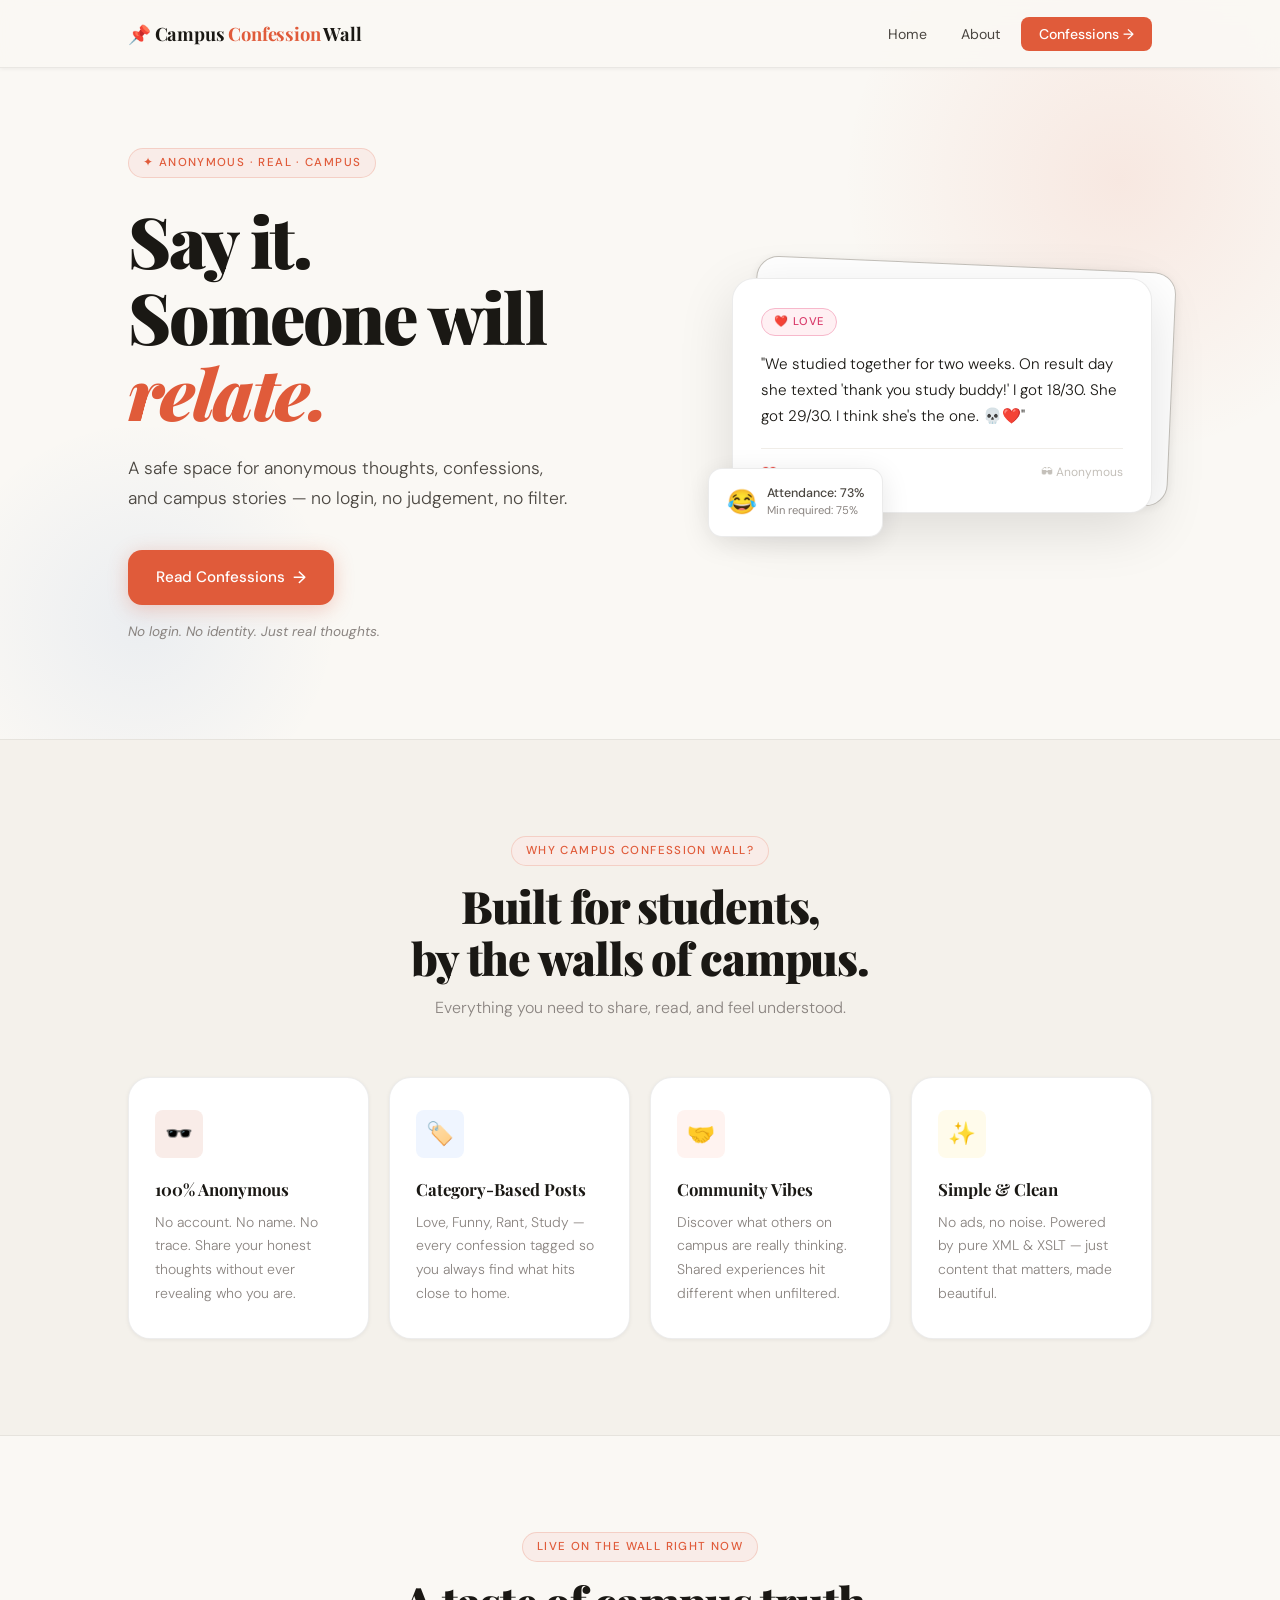
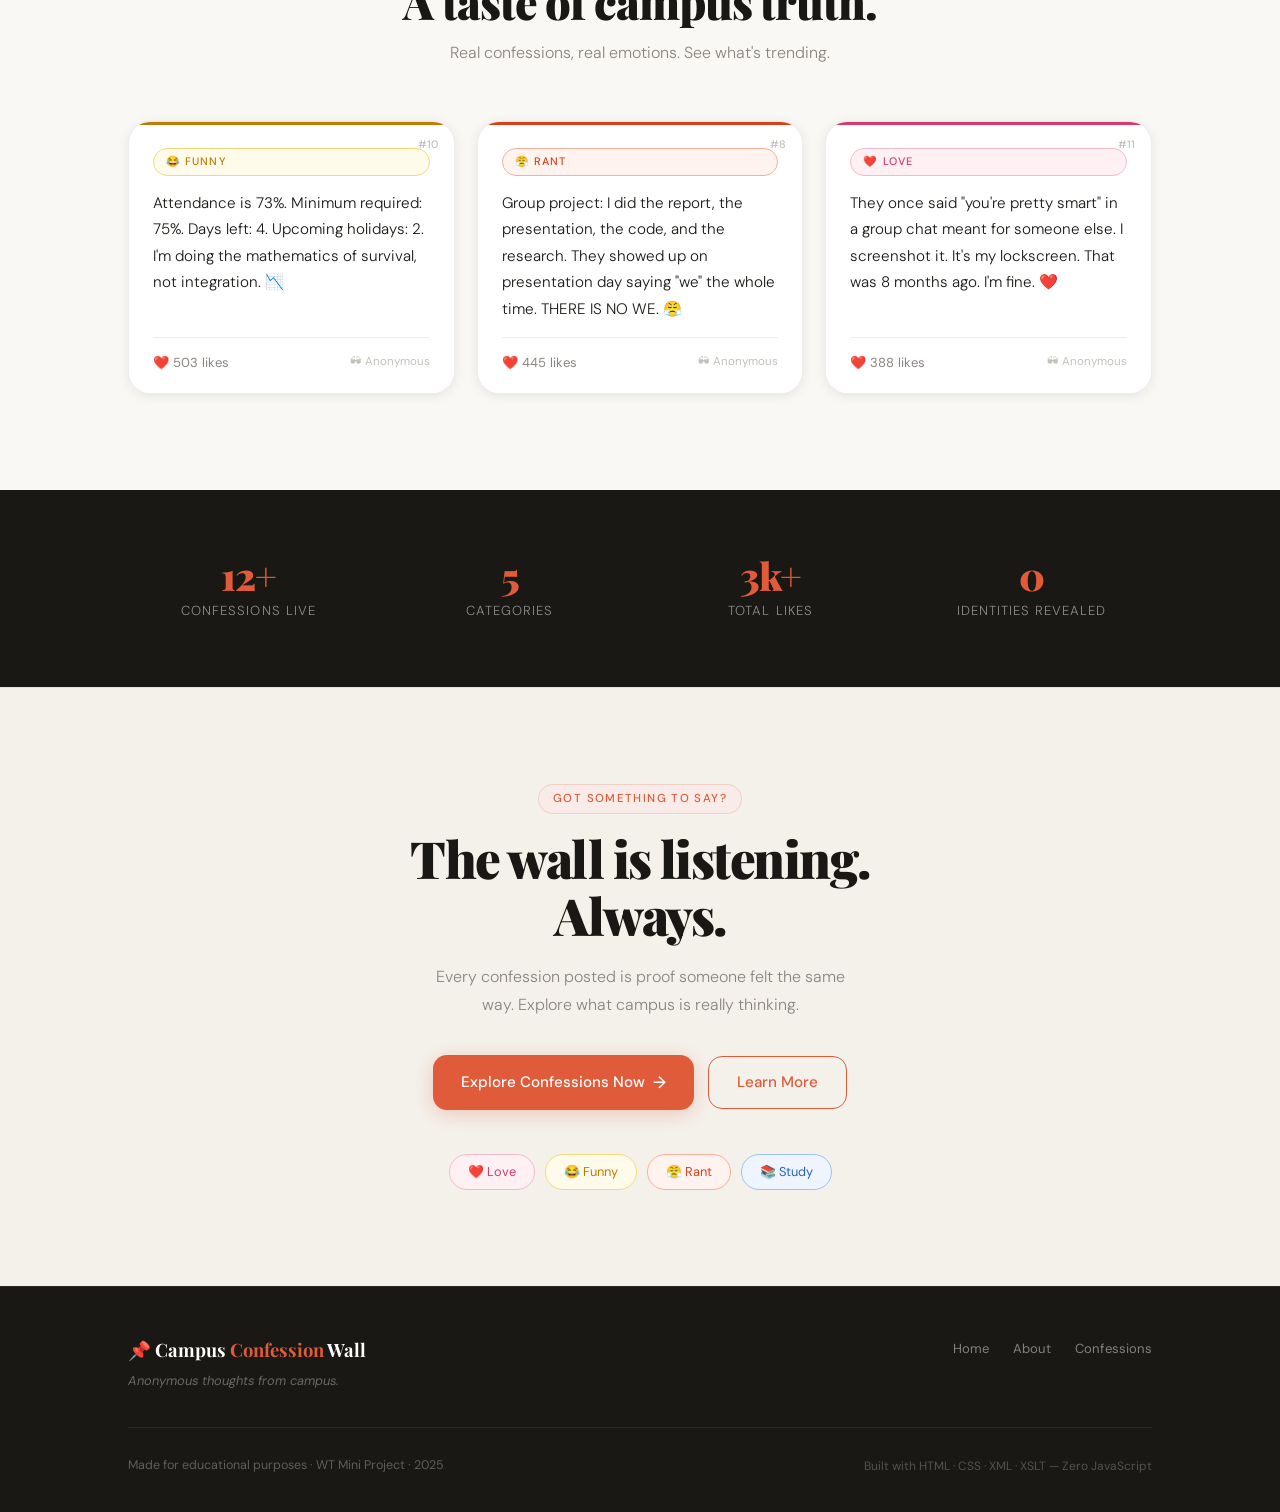
==== index.html @ 508fca63 "Add files via upload" ====
<!DOCTYPE html>
<html lang="en">
<head>
  <!--
    ============================================================
    Campus Confession Wall — index.html
    Homepage: light editorial theme · HTML + CSS only
    Fonts: Playfair Display (display) · DM Sans (body)
    ============================================================
  -->
  <meta charset="UTF-8" />
  <meta name="viewport" content="width=device-width, initial-scale=1.0" />
  <title>Campus Confession Wall</title>
  <link rel="preconnect" href="https://fonts.googleapis.com" />
  <link rel="preconnect" href="https://fonts.gstatic.com" crossorigin />
  <link href="https://fonts.googleapis.com/css2?family=Playfair+Display:ital,wght@0,700;0,900;1,700&family=DM+Sans:ital,opsz,wght@0,9..40,300;0,9..40,400;0,9..40,500;1,9..40,300&display=swap" rel="stylesheet" />
  <style>
    :root {
      --bg: #faf8f4; --bg-card: #ffffff; --bg-section: #f4f1eb;
      --ink: #1a1814; --ink-mid: #4a4640; --ink-soft: #8a8480; --ink-faint: #c4c0ba;
      --coral: #e05b3a; --coral-light: #f9ece8; --coral-mid: rgba(224,91,58,.12);
      --love-bg:#fff0f3; --love-text:#d93a6a; --love-border:#f7b8cb;
      --funny-bg:#fffbeb; --funny-text:#c47a00; --funny-border:#f5d87a;
      --rant-bg:#fff3f0; --rant-text:#d9401a; --rant-border:#f6b09a;
      --study-bg:#eff5ff; --study-text:#2563c4; --study-border:#9dc0f5;
      --radius-sm:8px; --radius-md:14px; --radius-lg:22px; --radius-xl:32px;
      --shadow-xs:0 1px 4px rgba(0,0,0,.06); --shadow-sm:0 2px 12px rgba(0,0,0,.08);
      --shadow-md:0 6px 28px rgba(0,0,0,.10); --shadow-lg:0 16px 56px rgba(0,0,0,.12);
      --font-display:'Playfair Display',Georgia,serif; --font-body:'DM Sans',sans-serif;
      --max-w:1080px; --nav-h:68px;
    }
    *,*::before,*::after{box-sizing:border-box;margin:0;padding:0}
    html{scroll-behavior:smooth;font-size:16px}
    body{font-family:var(--font-body);background:var(--bg);color:var(--ink);line-height:1.6;-webkit-font-smoothing:antialiased}
    a{text-decoration:none;color:inherit}
    .container{width:100%;max-width:var(--max-w);margin:0 auto;padding:0 28px}
    .eyebrow{display:inline-block;font-size:.72rem;font-weight:500;letter-spacing:.12em;text-transform:uppercase;color:var(--coral);background:var(--coral-light);padding:5px 14px;border-radius:100px;border:1px solid rgba(224,91,58,.2)}

    /* NAVBAR */
    .navbar{position:fixed;top:0;left:0;right:0;height:var(--nav-h);background:rgba(250,248,244,.92);backdrop-filter:blur(14px);-webkit-backdrop-filter:blur(14px);border-bottom:1px solid rgba(0,0,0,.07);box-shadow:var(--shadow-xs);z-index:100}
    .navbar .container{height:100%;display:flex;align-items:center;justify-content:space-between}
    .nav-logo{font-family:var(--font-display);font-size:1.15rem;font-weight:700;color:var(--ink);letter-spacing:-.01em}
    .nav-logo span{color:var(--coral)}
    .nav-links{display:flex;align-items:center;gap:6px;list-style:none}
    .nav-links a{font-size:.88rem;font-weight:400;color:var(--ink-mid);padding:7px 14px;border-radius:var(--radius-sm);transition:background .18s,color .18s}
    .nav-links a:hover{background:var(--bg-section);color:var(--ink)}
    .nav-links .nav-cta{background:var(--coral);color:#fff;font-weight:500;padding:8px 18px;border-radius:var(--radius-sm);transition:background .18s,transform .15s,box-shadow .15s}
    .nav-links .nav-cta:hover{background:#c84f31;transform:translateY(-1px);box-shadow:0 4px 16px rgba(224,91,58,.3);color:#fff}

    /* HERO */
    .hero{padding-top:calc(var(--nav-h) + 80px);padding-bottom:96px;position:relative;overflow:hidden}
    .hero::before,.hero::after{content:'';position:absolute;border-radius:50%;pointer-events:none}
    .hero::before{width:560px;height:560px;background:radial-gradient(circle,rgba(224,91,58,.10) 0%,transparent 70%);top:-100px;right:-120px}
    .hero::after{width:400px;height:400px;background:radial-gradient(circle,rgba(37,99,196,.07) 0%,transparent 70%);bottom:-80px;left:-60px}
    .hero .container{position:relative;z-index:1;display:grid;grid-template-columns:1fr 420px;align-items:center;gap:56px}
    .hero-badge{margin-bottom:24px}
    .hero-title{font-family:var(--font-display);font-size:clamp(2.8rem,5.5vw,4.4rem);font-weight:900;line-height:1.08;letter-spacing:-.03em;color:var(--ink);margin-bottom:22px}
    .hero-title em{font-style:italic;color:var(--coral)}
    .hero-sub{font-size:1.1rem;color:var(--ink-mid);font-weight:300;max-width:440px;line-height:1.75;margin-bottom:36px}
    .hero-actions{display:flex;align-items:center;gap:16px;flex-wrap:wrap}
    .btn-primary{display:inline-flex;align-items:center;gap:8px;background:var(--coral);color:#fff;font-family:var(--font-body);font-size:.95rem;font-weight:500;padding:14px 28px;border-radius:var(--radius-md);box-shadow:0 4px 20px rgba(224,91,58,.28);transition:background .18s,transform .18s,box-shadow .18s}
    .btn-primary:hover{background:#c84f31;transform:translateY(-2px);box-shadow:0 8px 32px rgba(224,91,58,.36)}
    .btn-primary .arr{font-size:1.1em;transition:transform .2s}
    .btn-primary:hover .arr{transform:translateX(4px)}
    .hero-ghost{font-size:.85rem;color:var(--ink-soft);font-style:italic;margin-top:16px}
    .hero-illustration{position:relative}
    .hero-card-stack{position:relative;width:100%}
    .hero-card-back{position:absolute;top:-14px;left:20px;right:-20px;height:100%;background:#fff;border-radius:var(--radius-lg);border:1px solid var(--ink-faint);box-shadow:var(--shadow-sm);transform:rotate(2.5deg)}
    .hero-card-front{position:relative;background:#fff;border-radius:var(--radius-lg);border:1px solid rgba(0,0,0,.08);box-shadow:var(--shadow-lg);padding:28px;animation:heroFloat 4s ease-in-out infinite}
    @keyframes heroFloat{0%,100%{transform:translateY(0)}50%{transform:translateY(-10px)}}
    .hc-tag{display:inline-block;font-size:.7rem;font-weight:500;text-transform:uppercase;letter-spacing:.08em;padding:4px 12px;border-radius:100px;margin-bottom:16px;background:var(--love-bg);color:var(--love-text);border:1px solid var(--love-border)}
    .hc-text{font-size:.95rem;color:var(--ink);line-height:1.7;font-weight:300;margin-bottom:18px}
    .hc-footer{display:flex;align-items:center;justify-content:space-between;padding-top:14px;border-top:1px solid #f0ede8}
    .hc-likes{font-size:.82rem;color:var(--ink-soft);display:flex;align-items:center;gap:5px}
    .hc-anon{font-size:.75rem;color:var(--ink-faint)}
    .hero-mini-card{position:absolute;bottom:-24px;left:-24px;background:#fff;border-radius:var(--radius-md);border:1px solid rgba(0,0,0,.08);box-shadow:var(--shadow-md);padding:14px 18px;display:flex;align-items:center;gap:10px;animation:heroFloat 4s ease-in-out infinite;animation-delay:.8s}
    .hmc-icon{font-size:1.5rem}
    .hmc-label{font-size:.78rem;font-weight:500;color:var(--ink-mid);line-height:1.4}
    .hmc-sub{font-size:.7rem;color:var(--ink-soft)}

    /* FEATURES */
    .features{padding:96px 0;background:var(--bg-section);border-top:1px solid rgba(0,0,0,.06);border-bottom:1px solid rgba(0,0,0,.06)}
    .section-header{text-align:center;margin-bottom:56px}
    .section-title{font-family:var(--font-display);font-size:clamp(1.9rem,3.5vw,2.8rem);font-weight:900;letter-spacing:-.025em;line-height:1.15;margin-top:14px;color:var(--ink)}
    .section-desc{font-size:1rem;color:var(--ink-soft);max-width:480px;margin:12px auto 0;font-weight:300}
    .features-grid{display:grid;grid-template-columns:repeat(4,1fr);gap:20px}
    .feature-card{background:var(--bg-card);border-radius:var(--radius-lg);border:1px solid rgba(0,0,0,.07);padding:32px 26px;box-shadow:var(--shadow-xs);transition:transform .25s,box-shadow .25s,border-color .25s}
    .feature-card:hover{transform:translateY(-6px);box-shadow:var(--shadow-md);border-color:rgba(224,91,58,.2)}
    .feature-icon{width:48px;height:48px;border-radius:var(--radius-sm);background:var(--coral-light);display:flex;align-items:center;justify-content:center;font-size:1.4rem;margin-bottom:18px;transition:background .2s}
    .feature-card:hover .feature-icon{background:var(--coral)}
    .feature-card:nth-child(2) .feature-icon{background:#eff5ff}
    .feature-card:nth-child(2):hover .feature-icon{background:#2563c4}
    .feature-card:nth-child(3) .feature-icon{background:#fff3f0}
    .feature-card:nth-child(3):hover .feature-icon{background:#d9401a}
    .feature-card:nth-child(4) .feature-icon{background:#fffbeb}
    .feature-card:nth-child(4):hover .feature-icon{background:#c47a00}
    .feature-title{font-family:var(--font-display);font-size:1.05rem;font-weight:700;margin-bottom:8px;color:var(--ink)}
    .feature-desc{font-size:.875rem;color:var(--ink-soft);line-height:1.7;font-weight:300}

    /* PREVIEW FEED */
    .preview{padding:96px 0}
    .preview-feed{display:grid;grid-template-columns:repeat(3,1fr);gap:22px}
    .post-card{background:var(--bg-card);border-radius:var(--radius-lg);border:1px solid rgba(0,0,0,.07);padding:26px 24px 20px;box-shadow:var(--shadow-sm);display:flex;flex-direction:column;gap:14px;position:relative;overflow:hidden;transition:transform .25s,box-shadow .25s}
    .post-card::before{content:'';position:absolute;top:0;left:0;right:0;height:3px}
    .post-card:hover{transform:translateY(-5px);box-shadow:var(--shadow-md)}
    .post-card.love::before{background:var(--love-text)}
    .post-card.funny::before{background:var(--funny-text)}
    .post-card.study::before{background:var(--study-text)}
    .post-card.rant::before{background:var(--rant-text)}
    .cat-tag{display:inline-block;font-size:.68rem;font-weight:500;text-transform:uppercase;letter-spacing:.1em;padding:4px 12px;border-radius:100px;border:1px solid}
    .cat-tag.love{background:var(--love-bg);color:var(--love-text);border-color:var(--love-border)}
    .cat-tag.funny{background:var(--funny-bg);color:var(--funny-text);border-color:var(--funny-border)}
    .cat-tag.study{background:var(--study-bg);color:var(--study-text);border-color:var(--study-border)}
    .cat-tag.rant{background:var(--rant-bg);color:var(--rant-text);border-color:var(--rant-border)}
    .post-text{font-size:.95rem;color:var(--ink);line-height:1.75;font-weight:300;flex:1}
    .post-footer{display:flex;align-items:center;justify-content:space-between;padding-top:14px;border-top:1px solid #f0ede8}
    .post-likes{font-size:.82rem;color:var(--ink-soft);display:flex;align-items:center;gap:5px}
    .post-anon{font-size:.72rem;color:var(--ink-faint)}
    .post-num{position:absolute;top:14px;right:16px;font-size:.68rem;color:var(--ink-faint);font-weight:500}

    /* STATS */
    .stats{background:var(--ink);padding:56px 0}
    .stats-grid{display:grid;grid-template-columns:repeat(4,1fr);gap:20px;text-align:center}
    .stat-item{padding:10px}
    .stat-value{font-family:var(--font-display);font-size:2.4rem;font-weight:900;color:var(--coral);letter-spacing:-.03em;line-height:1;margin-bottom:6px}
    .stat-label{font-size:.82rem;color:rgba(255,255,255,.5);font-weight:300;text-transform:uppercase;letter-spacing:.08em}

    /* CTA */
    .cta-section{padding:96px 0;background:var(--bg-section);border-top:1px solid rgba(0,0,0,.06);text-align:center}
    .cta-title{font-family:var(--font-display);font-size:clamp(2rem,4vw,3.2rem);font-weight:900;letter-spacing:-.03em;line-height:1.1;margin:16px 0 20px}
    .cta-sub{font-size:1rem;color:var(--ink-soft);font-weight:300;max-width:420px;margin:0 auto 36px;line-height:1.75}
    .cta-actions{display:flex;align-items:center;justify-content:center;gap:14px;flex-wrap:wrap}
    .btn-outline{display:inline-flex;align-items:center;gap:8px;background:transparent;color:var(--coral);font-family:var(--font-body);font-size:.95rem;font-weight:500;padding:13px 28px;border-radius:var(--radius-md);border:1.5px solid var(--coral);transition:background .18s,color .18s,transform .15s}
    .btn-outline:hover{background:var(--coral);color:#fff;transform:translateY(-2px)}
    .cat-strip{display:flex;justify-content:center;flex-wrap:wrap;gap:10px;margin-top:44px}
    .strip-tag{font-size:.8rem;font-weight:400;padding:7px 18px;border-radius:100px;border:1px solid;transition:transform .15s}
    .strip-tag:hover{transform:scale(1.05)}
    .strip-tag.love{background:var(--love-bg);color:var(--love-text);border-color:var(--love-border)}
    .strip-tag.funny{background:var(--funny-bg);color:var(--funny-text);border-color:var(--funny-border)}
    .strip-tag.rant{background:var(--rant-bg);color:var(--rant-text);border-color:var(--rant-border)}
    .strip-tag.study{background:var(--study-bg);color:var(--study-text);border-color:var(--study-border)}

    /* FOOTER */
    .site-footer{background:var(--ink);padding:48px 0 36px;border-top:1px solid rgba(255,255,255,.06)}
    .footer-top{display:flex;align-items:flex-start;justify-content:space-between;gap:32px;padding-bottom:36px;border-bottom:1px solid rgba(255,255,255,.08);margin-bottom:28px}
    .footer-brand{font-family:var(--font-display);font-size:1.15rem;font-weight:700;color:#fff}
    .footer-brand span{color:var(--coral)}
    .footer-brand-sub{font-size:.8rem;color:rgba(255,255,255,.35);margin-top:6px;font-style:italic}
    .footer-links{display:flex;gap:24px;list-style:none}
    .footer-links a{font-size:.82rem;color:rgba(255,255,255,.45);transition:color .18s}
    .footer-links a:hover{color:rgba(255,255,255,.85)}
    .footer-bottom{display:flex;align-items:center;justify-content:space-between;gap:16px;flex-wrap:wrap}
    .footer-copy{font-size:.78rem;color:rgba(255,255,255,.3)}
    .footer-tech{font-size:.75rem;color:rgba(255,255,255,.25)}

    /* ANIMATIONS */
    @keyframes fadeUp{from{opacity:0;transform:translateY(24px)}to{opacity:1;transform:translateY(0)}}
    .hero-badge{animation:fadeUp .6s ease both}
    .hero-title{animation:fadeUp .6s .1s ease both}
    .hero-sub{animation:fadeUp .6s .2s ease both}
    .hero-actions{animation:fadeUp .6s .3s ease both}
    .hero-ghost{animation:fadeUp .6s .38s ease both}
    .hero-illustration{animation:fadeUp .7s .25s ease both}

    /* RESPONSIVE */
    @media(max-width:1024px){
      .features-grid{grid-template-columns:repeat(2,1fr)}
      .preview-feed{grid-template-columns:repeat(2,1fr)}
      .stats-grid{grid-template-columns:repeat(2,1fr);gap:32px}
      .preview-feed .post-card:last-child{grid-column:span 2;max-width:480px;margin:0 auto;width:100%}
    }
    @media(max-width:820px){
      .hero .container{grid-template-columns:1fr;text-align:center}
      .hero-sub{margin:0 auto 36px}
      .hero-actions{justify-content:center}
      .hero-illustration{display:none}
      .footer-top{flex-direction:column;gap:20px}
    }
    @media(max-width:600px){
      .features-grid{grid-template-columns:1fr}
      .preview-feed{grid-template-columns:1fr}
      .preview-feed .post-card:last-child{grid-column:auto;max-width:100%}
      .stats-grid{grid-template-columns:repeat(2,1fr)}
      .nav-links a{padding:7px 10px;font-size:.82rem}
    }
  </style>
</head>
<body>

  <!-- NAVBAR -->
  <nav class="navbar" role="navigation" aria-label="Main navigation">
    <div class="container">
      <a href="index.html" class="nav-logo">📌 Campus <span>Confession</span> Wall</a>
      <ul class="nav-links">
        <li><a href="index.html">Home</a></li>
        <li><a href="#about">About</a></li>
        <li><a href="confessions.xml" class="nav-cta">Confessions →</a></li>
      </ul>
    </div>
  </nav>

  <!-- HERO -->
  <section class="hero" id="home">
    <div class="container">
      <div class="hero-text">
        <div class="hero-badge">
          <span class="eyebrow">✦ Anonymous · Real · Campus</span>
        </div>
        <h1 class="hero-title">
          Say it.<br/>
          Someone will<br/>
          <em>relate.</em>
        </h1>
        <p class="hero-sub">
          A safe space for anonymous thoughts, confessions, and campus stories —
          no login, no judgement, no filter.
        </p>
        <div class="hero-actions">
          <a href="confessions.xml" class="btn-primary">
            Read Confessions <span class="arr">→</span>
          </a>
        </div>
        <p class="hero-ghost">No login. No identity. Just real thoughts.</p>
      </div>

      <!-- Floating illustration card (desktop only) -->
      <div class="hero-illustration" aria-hidden="true">
        <div class="hero-card-stack">
          <div class="hero-card-back"></div>
          <div class="hero-card-front">
            <span class="hc-tag">❤️ Love</span>
            <p class="hc-text">
              "We studied together for two weeks. On result day she texted
              'thank you study buddy!' I got 18/30. She got 29/30.
              I think she's the one. 💀❤️"
            </p>
            <div class="hc-footer">
              <span class="hc-likes">❤️ 321 likes</span>
              <span class="hc-anon">🕶 Anonymous</span>
            </div>
          </div>
          <div class="hero-mini-card">
            <span class="hmc-icon">😂</span>
            <div>
              <div class="hmc-label">Attendance: 73%</div>
              <div class="hmc-sub">Min required: 75%</div>
            </div>
          </div>
        </div>
      </div>
    </div>
  </section>

  <!-- FEATURES -->
  <section class="features" id="about">
    <div class="container">
      <div class="section-header">
        <span class="eyebrow">Why Campus Confession Wall?</span>
        <h2 class="section-title">Built for students,<br/>by the walls of campus.</h2>
        <p class="section-desc">Everything you need to share, read, and feel understood.</p>
      </div>
      <div class="features-grid">
        <article class="feature-card">
          <div class="feature-icon">🕶️</div>
          <h3 class="feature-title">100% Anonymous</h3>
          <p class="feature-desc">No account. No name. No trace. Share your honest thoughts without ever revealing who you are.</p>
        </article>
        <article class="feature-card">
          <div class="feature-icon">🏷️</div>
          <h3 class="feature-title">Category-Based Posts</h3>
          <p class="feature-desc">Love, Funny, Rant, Study — every confession tagged so you always find what hits close to home.</p>
        </article>
        <article class="feature-card">
          <div class="feature-icon">🤝</div>
          <h3 class="feature-title">Community Vibes</h3>
          <p class="feature-desc">Discover what others on campus are really thinking. Shared experiences hit different when unfiltered.</p>
        </article>
        <article class="feature-card">
          <div class="feature-icon">✨</div>
          <h3 class="feature-title">Simple &amp; Clean</h3>
          <p class="feature-desc">No ads, no noise. Powered by pure XML &amp; XSLT — just content that matters, made beautiful.</p>
        </article>
      </div>
    </div>
  </section>

  <!-- FEED PREVIEW -->
  <section class="preview">
    <div class="container">
      <div class="section-header">
        <span class="eyebrow">Live on the wall right now</span>
        <h2 class="section-title">A taste of campus truth.</h2>
        <p class="section-desc">Real confessions, real emotions. See what's trending.</p>
      </div>
      <div class="preview-feed">
        <article class="post-card funny">
          <span class="post-num">#10</span>
          <span class="cat-tag funny">😂 Funny</span>
          <p class="post-text">Attendance is 73%. Minimum required: 75%. Days left: 4. Upcoming holidays: 2. I'm doing the mathematics of survival, not integration. 📉</p>
          <div class="post-footer">
            <span class="post-likes">❤️ 503 likes</span>
            <span class="post-anon">🕶 Anonymous</span>
          </div>
        </article>
        <article class="post-card rant">
          <span class="post-num">#8</span>
          <span class="cat-tag rant">😤 Rant</span>
          <p class="post-text">Group project: I did the report, the presentation, the code, and the research. They showed up on presentation day saying "we" the whole time. THERE IS NO WE. 😤</p>
          <div class="post-footer">
            <span class="post-likes">❤️ 445 likes</span>
            <span class="post-anon">🕶 Anonymous</span>
          </div>
        </article>
        <article class="post-card love">
          <span class="post-num">#11</span>
          <span class="cat-tag love">❤️ Love</span>
          <p class="post-text">They once said "you're pretty smart" in a group chat meant for someone else. I screenshot it. It's my lockscreen. That was 8 months ago. I'm fine. ❤️</p>
          <div class="post-footer">
            <span class="post-likes">❤️ 388 likes</span>
            <span class="post-anon">🕶 Anonymous</span>
          </div>
        </article>
      </div>
    </div>
  </section>

  <!-- STATS -->
  <section class="stats" aria-label="Platform statistics">
    <div class="container">
      <div class="stats-grid">
        <div class="stat-item"><div class="stat-value">12+</div><div class="stat-label">Confessions live</div></div>
        <div class="stat-item"><div class="stat-value">5</div><div class="stat-label">Categories</div></div>
        <div class="stat-item"><div class="stat-value">3k+</div><div class="stat-label">Total likes</div></div>
        <div class="stat-item"><div class="stat-value">0</div><div class="stat-label">Identities revealed</div></div>
      </div>
    </div>
  </section>

  <!-- CTA -->
  <section class="cta-section">
    <div class="container">
      <span class="eyebrow">Got something to say?</span>
      <h2 class="cta-title">The wall is listening.<br/>Always.</h2>
      <p class="cta-sub">Every confession posted is proof someone felt the same way. Explore what campus is really thinking.</p>
      <div class="cta-actions">
        <a href="confessions.xml" class="btn-primary">Explore Confessions Now <span class="arr">→</span></a>
        <a href="#about" class="btn-outline">Learn More</a>
      </div>
      <div class="cat-strip" aria-hidden="true">
        <span class="strip-tag love">❤️ Love</span>
        <span class="strip-tag funny">😂 Funny</span>
        <span class="strip-tag rant">😤 Rant</span>
        <span class="strip-tag study">📚 Study</span>
      </div>
    </div>
  </section>

  <!-- FOOTER -->
  <footer class="site-footer">
    <div class="container">
      <div class="footer-top">
        <div>
          <div class="footer-brand">📌 Campus <span>Confession</span> Wall</div>
          <p class="footer-brand-sub">Anonymous thoughts from campus.</p>
        </div>
        <ul class="footer-links">
          <li><a href="index.html">Home</a></li>
          <li><a href="#about">About</a></li>
          <li><a href="confessions.xml">Confessions</a></li>
        </ul>
      </div>
      <div class="footer-bottom">
        <p class="footer-copy">Made for educational purposes · WT Mini Project · 2025</p>
        <p class="footer-tech">Built with HTML · CSS · XML · XSLT — Zero JavaScript</p>
      </div>
    </div>
  </footer>

</body>
</html>
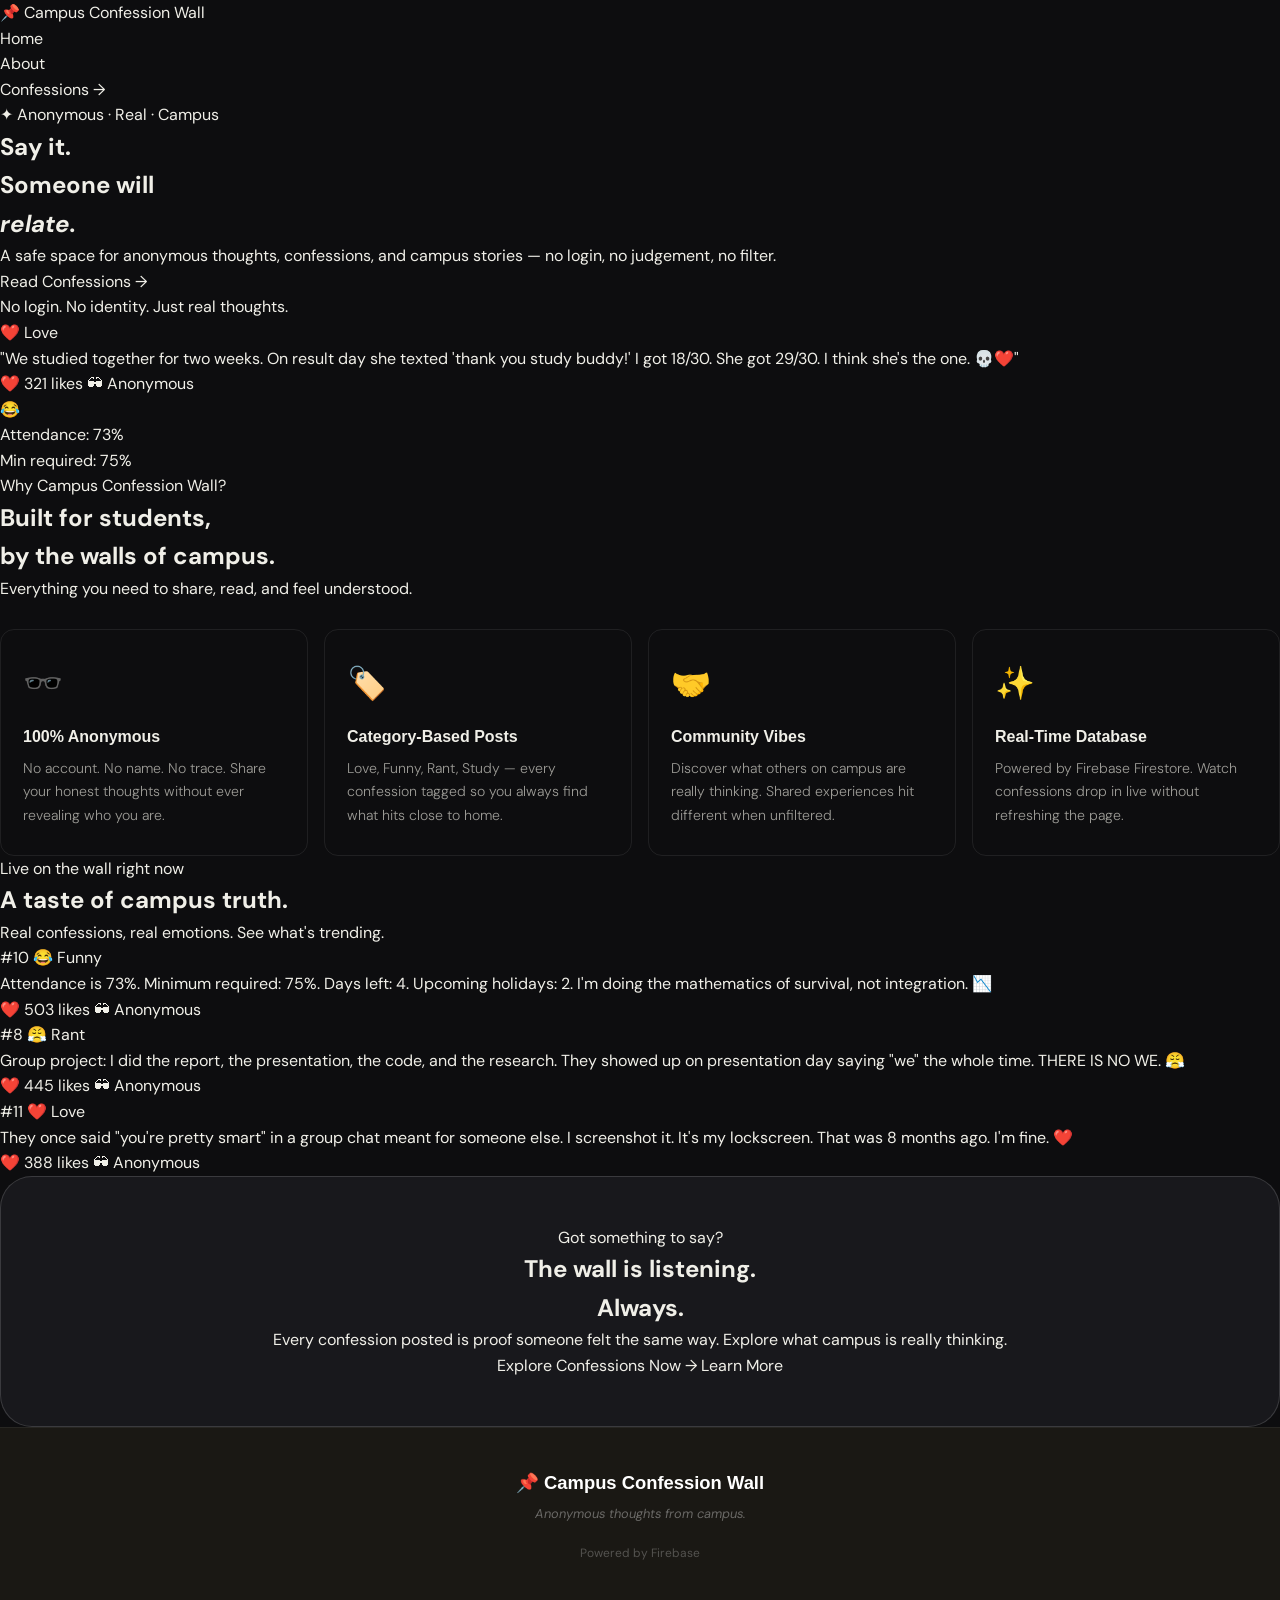
==== commit 1d2cd646: "index.html" ====
--- a/index.html
+++ b/index.html
@@ -1,189 +1,13 @@
 <!DOCTYPE html>
 <html lang="en">
 <head>
-  <!--
-    ============================================================
-    Campus Confession Wall — index.html
-    Homepage: light editorial theme · HTML + CSS only
-    Fonts: Playfair Display (display) · DM Sans (body)
-    ============================================================
-  -->
   <meta charset="UTF-8" />
   <meta name="viewport" content="width=device-width, initial-scale=1.0" />
   <title>Campus Confession Wall</title>
   <link rel="preconnect" href="https://fonts.googleapis.com" />
   <link rel="preconnect" href="https://fonts.gstatic.com" crossorigin />
   <link href="https://fonts.googleapis.com/css2?family=Playfair+Display:ital,wght@0,700;0,900;1,700&family=DM+Sans:ital,opsz,wght@0,9..40,300;0,9..40,400;0,9..40,500;1,9..40,300&display=swap" rel="stylesheet" />
-  <style>
-    :root {
-      --bg: #faf8f4; --bg-card: #ffffff; --bg-section: #f4f1eb;
-      --ink: #1a1814; --ink-mid: #4a4640; --ink-soft: #8a8480; --ink-faint: #c4c0ba;
-      --coral: #e05b3a; --coral-light: #f9ece8; --coral-mid: rgba(224,91,58,.12);
-      --love-bg:#fff0f3; --love-text:#d93a6a; --love-border:#f7b8cb;
-      --funny-bg:#fffbeb; --funny-text:#c47a00; --funny-border:#f5d87a;
-      --rant-bg:#fff3f0; --rant-text:#d9401a; --rant-border:#f6b09a;
-      --study-bg:#eff5ff; --study-text:#2563c4; --study-border:#9dc0f5;
-      --radius-sm:8px; --radius-md:14px; --radius-lg:22px; --radius-xl:32px;
-      --shadow-xs:0 1px 4px rgba(0,0,0,.06); --shadow-sm:0 2px 12px rgba(0,0,0,.08);
-      --shadow-md:0 6px 28px rgba(0,0,0,.10); --shadow-lg:0 16px 56px rgba(0,0,0,.12);
-      --font-display:'Playfair Display',Georgia,serif; --font-body:'DM Sans',sans-serif;
-      --max-w:1080px; --nav-h:68px;
-    }
-    *,*::before,*::after{box-sizing:border-box;margin:0;padding:0}
-    html{scroll-behavior:smooth;font-size:16px}
-    body{font-family:var(--font-body);background:var(--bg);color:var(--ink);line-height:1.6;-webkit-font-smoothing:antialiased}
-    a{text-decoration:none;color:inherit}
-    .container{width:100%;max-width:var(--max-w);margin:0 auto;padding:0 28px}
-    .eyebrow{display:inline-block;font-size:.72rem;font-weight:500;letter-spacing:.12em;text-transform:uppercase;color:var(--coral);background:var(--coral-light);padding:5px 14px;border-radius:100px;border:1px solid rgba(224,91,58,.2)}
-
-    /* NAVBAR */
-    .navbar{position:fixed;top:0;left:0;right:0;height:var(--nav-h);background:rgba(250,248,244,.92);backdrop-filter:blur(14px);-webkit-backdrop-filter:blur(14px);border-bottom:1px solid rgba(0,0,0,.07);box-shadow:var(--shadow-xs);z-index:100}
-    .navbar .container{height:100%;display:flex;align-items:center;justify-content:space-between}
-    .nav-logo{font-family:var(--font-display);font-size:1.15rem;font-weight:700;color:var(--ink);letter-spacing:-.01em}
-    .nav-logo span{color:var(--coral)}
-    .nav-links{display:flex;align-items:center;gap:6px;list-style:none}
-    .nav-links a{font-size:.88rem;font-weight:400;color:var(--ink-mid);padding:7px 14px;border-radius:var(--radius-sm);transition:background .18s,color .18s}
-    .nav-links a:hover{background:var(--bg-section);color:var(--ink)}
-    .nav-links .nav-cta{background:var(--coral);color:#fff;font-weight:500;padding:8px 18px;border-radius:var(--radius-sm);transition:background .18s,transform .15s,box-shadow .15s}
-    .nav-links .nav-cta:hover{background:#c84f31;transform:translateY(-1px);box-shadow:0 4px 16px rgba(224,91,58,.3);color:#fff}
-
-    /* HERO */
-    .hero{padding-top:calc(var(--nav-h) + 80px);padding-bottom:96px;position:relative;overflow:hidden}
-    .hero::before,.hero::after{content:'';position:absolute;border-radius:50%;pointer-events:none}
-    .hero::before{width:560px;height:560px;background:radial-gradient(circle,rgba(224,91,58,.10) 0%,transparent 70%);top:-100px;right:-120px}
-    .hero::after{width:400px;height:400px;background:radial-gradient(circle,rgba(37,99,196,.07) 0%,transparent 70%);bottom:-80px;left:-60px}
-    .hero .container{position:relative;z-index:1;display:grid;grid-template-columns:1fr 420px;align-items:center;gap:56px}
-    .hero-badge{margin-bottom:24px}
-    .hero-title{font-family:var(--font-display);font-size:clamp(2.8rem,5.5vw,4.4rem);font-weight:900;line-height:1.08;letter-spacing:-.03em;color:var(--ink);margin-bottom:22px}
-    .hero-title em{font-style:italic;color:var(--coral)}
-    .hero-sub{font-size:1.1rem;color:var(--ink-mid);font-weight:300;max-width:440px;line-height:1.75;margin-bottom:36px}
-    .hero-actions{display:flex;align-items:center;gap:16px;flex-wrap:wrap}
-    .btn-primary{display:inline-flex;align-items:center;gap:8px;background:var(--coral);color:#fff;font-family:var(--font-body);font-size:.95rem;font-weight:500;padding:14px 28px;border-radius:var(--radius-md);box-shadow:0 4px 20px rgba(224,91,58,.28);transition:background .18s,transform .18s,box-shadow .18s}
-    .btn-primary:hover{background:#c84f31;transform:translateY(-2px);box-shadow:0 8px 32px rgba(224,91,58,.36)}
-    .btn-primary .arr{font-size:1.1em;transition:transform .2s}
-    .btn-primary:hover .arr{transform:translateX(4px)}
-    .hero-ghost{font-size:.85rem;color:var(--ink-soft);font-style:italic;margin-top:16px}
-    .hero-illustration{position:relative}
-    .hero-card-stack{position:relative;width:100%}
-    .hero-card-back{position:absolute;top:-14px;left:20px;right:-20px;height:100%;background:#fff;border-radius:var(--radius-lg);border:1px solid var(--ink-faint);box-shadow:var(--shadow-sm);transform:rotate(2.5deg)}
-    .hero-card-front{position:relative;background:#fff;border-radius:var(--radius-lg);border:1px solid rgba(0,0,0,.08);box-shadow:var(--shadow-lg);padding:28px;animation:heroFloat 4s ease-in-out infinite}
-    @keyframes heroFloat{0%,100%{transform:translateY(0)}50%{transform:translateY(-10px)}}
-    .hc-tag{display:inline-block;font-size:.7rem;font-weight:500;text-transform:uppercase;letter-spacing:.08em;padding:4px 12px;border-radius:100px;margin-bottom:16px;background:var(--love-bg);color:var(--love-text);border:1px solid var(--love-border)}
-    .hc-text{font-size:.95rem;color:var(--ink);line-height:1.7;font-weight:300;margin-bottom:18px}
-    .hc-footer{display:flex;align-items:center;justify-content:space-between;padding-top:14px;border-top:1px solid #f0ede8}
-    .hc-likes{font-size:.82rem;color:var(--ink-soft);display:flex;align-items:center;gap:5px}
-    .hc-anon{font-size:.75rem;color:var(--ink-faint)}
-    .hero-mini-card{position:absolute;bottom:-24px;left:-24px;background:#fff;border-radius:var(--radius-md);border:1px solid rgba(0,0,0,.08);box-shadow:var(--shadow-md);padding:14px 18px;display:flex;align-items:center;gap:10px;animation:heroFloat 4s ease-in-out infinite;animation-delay:.8s}
-    .hmc-icon{font-size:1.5rem}
-    .hmc-label{font-size:.78rem;font-weight:500;color:var(--ink-mid);line-height:1.4}
-    .hmc-sub{font-size:.7rem;color:var(--ink-soft)}
-
-    /* FEATURES */
-    .features{padding:96px 0;background:var(--bg-section);border-top:1px solid rgba(0,0,0,.06);border-bottom:1px solid rgba(0,0,0,.06)}
-    .section-header{text-align:center;margin-bottom:56px}
-    .section-title{font-family:var(--font-display);font-size:clamp(1.9rem,3.5vw,2.8rem);font-weight:900;letter-spacing:-.025em;line-height:1.15;margin-top:14px;color:var(--ink)}
-    .section-desc{font-size:1rem;color:var(--ink-soft);max-width:480px;margin:12px auto 0;font-weight:300}
-    .features-grid{display:grid;grid-template-columns:repeat(4,1fr);gap:20px}
-    .feature-card{background:var(--bg-card);border-radius:var(--radius-lg);border:1px solid rgba(0,0,0,.07);padding:32px 26px;box-shadow:var(--shadow-xs);transition:transform .25s,box-shadow .25s,border-color .25s}
-    .feature-card:hover{transform:translateY(-6px);box-shadow:var(--shadow-md);border-color:rgba(224,91,58,.2)}
-    .feature-icon{width:48px;height:48px;border-radius:var(--radius-sm);background:var(--coral-light);display:flex;align-items:center;justify-content:center;font-size:1.4rem;margin-bottom:18px;transition:background .2s}
-    .feature-card:hover .feature-icon{background:var(--coral)}
-    .feature-card:nth-child(2) .feature-icon{background:#eff5ff}
-    .feature-card:nth-child(2):hover .feature-icon{background:#2563c4}
-    .feature-card:nth-child(3) .feature-icon{background:#fff3f0}
-    .feature-card:nth-child(3):hover .feature-icon{background:#d9401a}
-    .feature-card:nth-child(4) .feature-icon{background:#fffbeb}
-    .feature-card:nth-child(4):hover .feature-icon{background:#c47a00}
-    .feature-title{font-family:var(--font-display);font-size:1.05rem;font-weight:700;margin-bottom:8px;color:var(--ink)}
-    .feature-desc{font-size:.875rem;color:var(--ink-soft);line-height:1.7;font-weight:300}
-
-    /* PREVIEW FEED */
-    .preview{padding:96px 0}
-    .preview-feed{display:grid;grid-template-columns:repeat(3,1fr);gap:22px}
-    .post-card{background:var(--bg-card);border-radius:var(--radius-lg);border:1px solid rgba(0,0,0,.07);padding:26px 24px 20px;box-shadow:var(--shadow-sm);display:flex;flex-direction:column;gap:14px;position:relative;overflow:hidden;transition:transform .25s,box-shadow .25s}
-    .post-card::before{content:'';position:absolute;top:0;left:0;right:0;height:3px}
-    .post-card:hover{transform:translateY(-5px);box-shadow:var(--shadow-md)}
-    .post-card.love::before{background:var(--love-text)}
-    .post-card.funny::before{background:var(--funny-text)}
-    .post-card.study::before{background:var(--study-text)}
-    .post-card.rant::before{background:var(--rant-text)}
-    .cat-tag{display:inline-block;font-size:.68rem;font-weight:500;text-transform:uppercase;letter-spacing:.1em;padding:4px 12px;border-radius:100px;border:1px solid}
-    .cat-tag.love{background:var(--love-bg);color:var(--love-text);border-color:var(--love-border)}
-    .cat-tag.funny{background:var(--funny-bg);color:var(--funny-text);border-color:var(--funny-border)}
-    .cat-tag.study{background:var(--study-bg);color:var(--study-text);border-color:var(--study-border)}
-    .cat-tag.rant{background:var(--rant-bg);color:var(--rant-text);border-color:var(--rant-border)}
-    .post-text{font-size:.95rem;color:var(--ink);line-height:1.75;font-weight:300;flex:1}
-    .post-footer{display:flex;align-items:center;justify-content:space-between;padding-top:14px;border-top:1px solid #f0ede8}
-    .post-likes{font-size:.82rem;color:var(--ink-soft);display:flex;align-items:center;gap:5px}
-    .post-anon{font-size:.72rem;color:var(--ink-faint)}
-    .post-num{position:absolute;top:14px;right:16px;font-size:.68rem;color:var(--ink-faint);font-weight:500}
-
-    /* STATS */
-    .stats{background:var(--ink);padding:56px 0}
-    .stats-grid{display:grid;grid-template-columns:repeat(4,1fr);gap:20px;text-align:center}
-    .stat-item{padding:10px}
-    .stat-value{font-family:var(--font-display);font-size:2.4rem;font-weight:900;color:var(--coral);letter-spacing:-.03em;line-height:1;margin-bottom:6px}
-    .stat-label{font-size:.82rem;color:rgba(255,255,255,.5);font-weight:300;text-transform:uppercase;letter-spacing:.08em}
-
-    /* CTA */
-    .cta-section{padding:96px 0;background:var(--bg-section);border-top:1px solid rgba(0,0,0,.06);text-align:center}
-    .cta-title{font-family:var(--font-display);font-size:clamp(2rem,4vw,3.2rem);font-weight:900;letter-spacing:-.03em;line-height:1.1;margin:16px 0 20px}
-    .cta-sub{font-size:1rem;color:var(--ink-soft);font-weight:300;max-width:420px;margin:0 auto 36px;line-height:1.75}
-    .cta-actions{display:flex;align-items:center;justify-content:center;gap:14px;flex-wrap:wrap}
-    .btn-outline{display:inline-flex;align-items:center;gap:8px;background:transparent;color:var(--coral);font-family:var(--font-body);font-size:.95rem;font-weight:500;padding:13px 28px;border-radius:var(--radius-md);border:1.5px solid var(--coral);transition:background .18s,color .18s,transform .15s}
-    .btn-outline:hover{background:var(--coral);color:#fff;transform:translateY(-2px)}
-    .cat-strip{display:flex;justify-content:center;flex-wrap:wrap;gap:10px;margin-top:44px}
-    .strip-tag{font-size:.8rem;font-weight:400;padding:7px 18px;border-radius:100px;border:1px solid;transition:transform .15s}
-    .strip-tag:hover{transform:scale(1.05)}
-    .strip-tag.love{background:var(--love-bg);color:var(--love-text);border-color:var(--love-border)}
-    .strip-tag.funny{background:var(--funny-bg);color:var(--funny-text);border-color:var(--funny-border)}
-    .strip-tag.rant{background:var(--rant-bg);color:var(--rant-text);border-color:var(--rant-border)}
-    .strip-tag.study{background:var(--study-bg);color:var(--study-text);border-color:var(--study-border)}
-
-    /* FOOTER */
-    .site-footer{background:var(--ink);padding:48px 0 36px;border-top:1px solid rgba(255,255,255,.06)}
-    .footer-top{display:flex;align-items:flex-start;justify-content:space-between;gap:32px;padding-bottom:36px;border-bottom:1px solid rgba(255,255,255,.08);margin-bottom:28px}
-    .footer-brand{font-family:var(--font-display);font-size:1.15rem;font-weight:700;color:#fff}
-    .footer-brand span{color:var(--coral)}
-    .footer-brand-sub{font-size:.8rem;color:rgba(255,255,255,.35);margin-top:6px;font-style:italic}
-    .footer-links{display:flex;gap:24px;list-style:none}
-    .footer-links a{font-size:.82rem;color:rgba(255,255,255,.45);transition:color .18s}
-    .footer-links a:hover{color:rgba(255,255,255,.85)}
-    .footer-bottom{display:flex;align-items:center;justify-content:space-between;gap:16px;flex-wrap:wrap}
-    .footer-copy{font-size:.78rem;color:rgba(255,255,255,.3)}
-    .footer-tech{font-size:.75rem;color:rgba(255,255,255,.25)}
-
-    /* ANIMATIONS */
-    @keyframes fadeUp{from{opacity:0;transform:translateY(24px)}to{opacity:1;transform:translateY(0)}}
-    .hero-badge{animation:fadeUp .6s ease both}
-    .hero-title{animation:fadeUp .6s .1s ease both}
-    .hero-sub{animation:fadeUp .6s .2s ease both}
-    .hero-actions{animation:fadeUp .6s .3s ease both}
-    .hero-ghost{animation:fadeUp .6s .38s ease both}
-    .hero-illustration{animation:fadeUp .7s .25s ease both}
-
-    /* RESPONSIVE */
-    @media(max-width:1024px){
-      .features-grid{grid-template-columns:repeat(2,1fr)}
-      .preview-feed{grid-template-columns:repeat(2,1fr)}
-      .stats-grid{grid-template-columns:repeat(2,1fr);gap:32px}
-      .preview-feed .post-card:last-child{grid-column:span 2;max-width:480px;margin:0 auto;width:100%}
-    }
-    @media(max-width:820px){
-      .hero .container{grid-template-columns:1fr;text-align:center}
-      .hero-sub{margin:0 auto 36px}
-      .hero-actions{justify-content:center}
-      .hero-illustration{display:none}
-      .footer-top{flex-direction:column;gap:20px}
-    }
-    @media(max-width:600px){
-      .features-grid{grid-template-columns:1fr}
-      .preview-feed{grid-template-columns:1fr}
-      .preview-feed .post-card:last-child{grid-column:auto;max-width:100%}
-      .stats-grid{grid-template-columns:repeat(2,1fr)}
-      .nav-links a{padding:7px 10px;font-size:.82rem}
-    }
-  </style>
+  <link rel="stylesheet" href="style.css" />
 </head>
 <body>
 
@@ -194,7 +18,8 @@
       <ul class="nav-links">
         <li><a href="index.html">Home</a></li>
         <li><a href="#about">About</a></li>
-        <li><a href="confessions.xml" class="nav-cta">Confessions →</a></li>
+        <!-- LINK UPDATED TO feed.html -->
+        <li><a href="feed.html" class="nav-cta">Confessions →</a></li>
       </ul>
     </div>
   </nav>
@@ -216,14 +41,14 @@
           no login, no judgement, no filter.
         </p>
         <div class="hero-actions">
-          <a href="confessions.xml" class="btn-primary">
+          <!-- LINK UPDATED TO feed.html -->
+          <a href="feed.html" class="btn-primary">
             Read Confessions <span class="arr">→</span>
           </a>
         </div>
         <p class="hero-ghost">No login. No identity. Just real thoughts.</p>
       </div>
 
-      <!-- Floating illustration card (desktop only) -->
       <div class="hero-illustration" aria-hidden="true">
         <div class="hero-card-stack">
           <div class="hero-card-back"></div>
@@ -277,8 +102,8 @@
         </article>
         <article class="feature-card">
           <div class="feature-icon">✨</div>
-          <h3 class="feature-title">Simple &amp; Clean</h3>
-          <p class="feature-desc">No ads, no noise. Powered by pure XML &amp; XSLT — just content that matters, made beautiful.</p>
+          <h3 class="feature-title">Real-Time Database</h3>
+          <p class="feature-desc">Powered by Firebase Firestore. Watch confessions drop in live without refreshing the page.</p>
         </article>
       </div>
     </div>
@@ -324,18 +149,6 @@
     </div>
   </section>
 
-  <!-- STATS -->
-  <section class="stats" aria-label="Platform statistics">
-    <div class="container">
-      <div class="stats-grid">
-        <div class="stat-item"><div class="stat-value">12+</div><div class="stat-label">Confessions live</div></div>
-        <div class="stat-item"><div class="stat-value">5</div><div class="stat-label">Categories</div></div>
-        <div class="stat-item"><div class="stat-value">3k+</div><div class="stat-label">Total likes</div></div>
-        <div class="stat-item"><div class="stat-value">0</div><div class="stat-label">Identities revealed</div></div>
-      </div>
-    </div>
-  </section>
-
   <!-- CTA -->
   <section class="cta-section">
     <div class="container">
@@ -343,36 +156,19 @@
       <h2 class="cta-title">The wall is listening.<br/>Always.</h2>
       <p class="cta-sub">Every confession posted is proof someone felt the same way. Explore what campus is really thinking.</p>
       <div class="cta-actions">
-        <a href="confessions.xml" class="btn-primary">Explore Confessions Now <span class="arr">→</span></a>
+        <!-- LINK UPDATED TO feed.html -->
+        <a href="feed.html" class="btn-primary">Explore Confessions Now <span class="arr">→</span></a>
         <a href="#about" class="btn-outline">Learn More</a>
-      </div>
-      <div class="cat-strip" aria-hidden="true">
-        <span class="strip-tag love">❤️ Love</span>
-        <span class="strip-tag funny">😂 Funny</span>
-        <span class="strip-tag rant">😤 Rant</span>
-        <span class="strip-tag study">📚 Study</span>
       </div>
     </div>
   </section>
 
   <!-- FOOTER -->
-  <footer class="site-footer">
-    <div class="container">
-      <div class="footer-top">
-        <div>
-          <div class="footer-brand">📌 Campus <span>Confession</span> Wall</div>
-          <p class="footer-brand-sub">Anonymous thoughts from campus.</p>
-        </div>
-        <ul class="footer-links">
-          <li><a href="index.html">Home</a></li>
-          <li><a href="#about">About</a></li>
-          <li><a href="confessions.xml">Confessions</a></li>
-        </ul>
-      </div>
-      <div class="footer-bottom">
-        <p class="footer-copy">Made for educational purposes · WT Mini Project · 2025</p>
-        <p class="footer-tech">Built with HTML · CSS · XML · XSLT — Zero JavaScript</p>
-      </div>
+  <footer class="site-footer" style="padding: 40px 0; background: #1a1814; border-top: 1px solid rgba(255,255,255,.06); color: white;">
+    <div class="container" style="text-align: center;">
+        <div class="footer-brand" style="font-family: var(--font-display); font-size: 1.15rem; font-weight: 700;">📌 Campus <span style="color: var(--coral)">Confession</span> Wall</div>
+        <p style="font-size: .8rem; color: rgba(255,255,255,.35); margin-top: 6px; font-style: italic;">Anonymous thoughts from campus.</p>
+        <p style="font-size: .75rem; color: rgba(255,255,255,.25); margin-top: 20px;">Powered by Firebase</p>
     </div>
   </footer>
 
--- a/style.css
+++ b/style.css
@@ -0,0 +1,662 @@
+/*
+  ============================================================
+  Campus Confession Wall — style.css
+  Shared stylesheet for index.html and XSLT-generated feed
+  Design: dark social-feed aesthetic · Syne + DM Sans fonts
+  ============================================================
+*/
+
+/* ──────────────────────────────────────────────────────────
+   1. CSS CUSTOM PROPERTIES (Design Tokens)
+────────────────────────────────────────────────────────── */
+:root {
+  /* Core palette */
+  --bg:          #0d0d0f;
+  --bg-card:     #18181c;
+  --bg-card-alt: #1e1e24;
+  --border:      rgba(255,255,255,0.08);
+  --border-strong: rgba(255,255,255,0.15);
+
+  /* Text */
+  --text-primary:   #f0efe8;
+  --text-secondary: #9c9b96;
+  --text-muted:     #5a5a60;
+
+  /* Accent */
+  --accent:       #e8c547;        /* campus gold */
+  --accent-glow:  rgba(232,197,71,0.18);
+
+  /* Category colours */
+  --love-bg:    rgba(255, 80, 120, 0.12);
+  --love-text:  #ff5078;
+  --love-border: rgba(255, 80, 120, 0.3);
+
+  --funny-bg:   rgba(255, 200, 40, 0.12);
+  --funny-text: #ffc828;
+  --funny-border: rgba(255, 200, 40, 0.3);
+
+  --rant-bg:    rgba(255, 80, 50, 0.12);
+  --rant-text:  #ff5032;
+  --rant-border: rgba(255, 80, 50, 0.3);
+
+  --study-bg:   rgba(60, 150, 255, 0.12);
+  --study-text: #3c96ff;
+  --study-border: rgba(60, 150, 255, 0.3);
+
+  --other-bg:   rgba(160, 160, 170, 0.12);
+  --other-text: #a0a0aa;
+  --other-border: rgba(160,160,170, 0.3);
+
+  /* Typography */
+  --font-display: 'Syne', sans-serif;
+  --font-body:    'DM Sans', sans-serif;
+
+  /* Spacing & shape */
+  --radius-sm:  8px;
+  --radius-md:  14px;
+  --radius-lg:  22px;
+  --radius-xl:  32px;
+  --shadow-card: 0 4px 32px rgba(0,0,0,0.4);
+  --shadow-hover: 0 8px 48px rgba(0,0,0,0.55);
+}
+
+/* ──────────────────────────────────────────────────────────
+   2. RESET & BASE
+────────────────────────────────────────────────────────── */
+*, *::before, *::after {
+  box-sizing: border-box;
+  margin: 0;
+  padding: 0;
+}
+
+html {
+  scroll-behavior: smooth;
+  font-size: 16px;
+}
+
+body {
+  font-family: var(--font-body);
+  background-color: var(--bg);
+  color: var(--text-primary);
+  line-height: 1.6;
+  min-height: 100vh;
+  -webkit-font-smoothing: antialiased;
+}
+
+a {
+  color: inherit;
+  text-decoration: none;
+}
+
+/* ──────────────────────────────────────────────────────────
+   3. SHARED HEADER
+────────────────────────────────────────────────────────── */
+.site-header,
+.feed-header {
+  position: relative;
+  overflow: hidden;
+  background: linear-gradient(145deg, #141418 0%, #1a1a22 60%, #0f0f13 100%);
+  border-bottom: 1px solid var(--border-strong);
+  text-align: center;
+  padding: 80px 24px 72px;
+}
+
+/* Subtle noise texture overlay */
+.header-noise {
+  position: absolute;
+  inset: 0;
+  background-image:
+    radial-gradient(ellipse at 20% 50%, rgba(232,197,71,0.07) 0%, transparent 55%),
+    radial-gradient(ellipse at 80% 20%, rgba(60,150,255,0.06) 0%, transparent 50%);
+  pointer-events: none;
+}
+
+.header-inner,
+.feed-header-inner {
+  position: relative;
+  z-index: 1;
+  max-width: 680px;
+  margin: 0 auto;
+}
+
+/* ──────────────────────────────────────────────────────────
+   4. HOMEPAGE — HEADER
+────────────────────────────────────────────────────────── */
+.header-badge {
+  display: inline-block;
+  background: rgba(232,197,71,0.1);
+  border: 1px solid rgba(232,197,71,0.25);
+  color: var(--accent);
+  font-family: var(--font-body);
+  font-size: 0.75rem;
+  font-weight: 500;
+  letter-spacing: 0.05em;
+  text-transform: uppercase;
+  padding: 6px 16px;
+  border-radius: 100px;
+  margin-bottom: 28px;
+}
+
+.site-title {
+  font-family: var(--font-display);
+  font-size: clamp(3rem, 10vw, 6rem);
+  font-weight: 800;
+  line-height: 1.0;
+  letter-spacing: -0.02em;
+  color: var(--text-primary);
+  margin-bottom: 24px;
+}
+
+.site-title em {
+  font-style: normal;
+  color: var(--accent);
+  display: inline-block;
+}
+
+.site-subtitle {
+  font-size: 1.1rem;
+  color: var(--text-secondary);
+  font-weight: 300;
+  max-width: 460px;
+  margin: 0 auto 40px;
+  font-style: italic;
+}
+
+/* ──────────────────────────────────────────────────────────
+   5. CTA BUTTON
+────────────────────────────────────────────────────────── */
+.cta-btn {
+  display: inline-flex;
+  align-items: center;
+  gap: 10px;
+  background: var(--accent);
+  color: #0d0d0f;
+  font-family: var(--font-display);
+  font-weight: 700;
+  font-size: 1rem;
+  padding: 14px 28px;
+  border-radius: var(--radius-md);
+  border: none;
+  cursor: pointer;
+  transition: transform 0.2s, box-shadow 0.2s;
+  box-shadow: 0 4px 24px rgba(232,197,71,0.3);
+  text-decoration: none;
+}
+
+.cta-btn:hover {
+  transform: translateY(-2px);
+  box-shadow: 0 8px 36px rgba(232,197,71,0.45);
+}
+
+.cta-btn--large {
+  font-size: 1.15rem;
+  padding: 18px 36px;
+}
+
+.btn-arrow {
+  font-size: 1.2em;
+  transition: transform 0.2s;
+}
+
+.cta-btn:hover .btn-arrow {
+  transform: translateX(4px);
+}
+
+/* ──────────────────────────────────────────────────────────
+   6. FLOATING CATEGORY TAGS (homepage header decoration)
+────────────────────────────────────────────────────────── */
+.float-tags {
+  margin-top: 40px;
+  display: flex;
+  flex-wrap: wrap;
+  gap: 10px;
+  justify-content: center;
+}
+
+.ftag {
+  font-size: 0.78rem;
+  font-weight: 500;
+  padding: 5px 14px;
+  border-radius: 100px;
+  border: 1px solid var(--border-strong);
+  color: var(--text-secondary);
+  background: rgba(255,255,255,0.03);
+  animation: floatTag 3s ease-in-out infinite;
+}
+
+.ftag:nth-child(2) { animation-delay: 0.4s; }
+.ftag:nth-child(3) { animation-delay: 0.8s; }
+.ftag:nth-child(4) { animation-delay: 1.2s; }
+.ftag:nth-child(5) { animation-delay: 1.6s; }
+
+@keyframes floatTag {
+  0%, 100% { transform: translateY(0); }
+  50%       { transform: translateY(-5px); }
+}
+
+.ftag--love  { color: var(--love-text);  border-color: var(--love-border); }
+.ftag--funny { color: var(--funny-text); border-color: var(--funny-border); }
+.ftag--rant  { color: var(--rant-text);  border-color: var(--rant-border); }
+.ftag--study { color: var(--study-text); border-color: var(--study-border); }
+.ftag--other { color: var(--other-text); border-color: var(--other-border); }
+
+/* ──────────────────────────────────────────────────────────
+   7. HOMEPAGE — MAIN LAYOUT
+────────────────────────────────────────────────────────── */
+.home-body .home-main {
+  max-width: 860px;
+  margin: 0 auto;
+  padding: 64px 24px 80px;
+  display: flex;
+  flex-direction: column;
+  gap: 72px;
+}
+
+/* Section labels (eyebrow text) */
+.section-label {
+  font-size: 0.7rem;
+  font-weight: 700;
+  letter-spacing: 0.12em;
+  text-transform: uppercase;
+  color: var(--accent);
+  margin-bottom: 14px;
+}
+
+.section-heading {
+  font-family: var(--font-display);
+  font-size: clamp(2rem, 5vw, 3.2rem);
+  font-weight: 800;
+  line-height: 1.1;
+  letter-spacing: -0.02em;
+  margin-bottom: 20px;
+  color: var(--text-primary);
+}
+
+.section-body {
+  font-size: 1.05rem;
+  color: var(--text-secondary);
+  font-weight: 300;
+  max-width: 540px;
+  line-height: 1.8;
+}
+
+/* ──────────────────────────────────────────────────────────
+   8. FEATURE CARDS
+────────────────────────────────────────────────────────── */
+.features-grid {
+  display: grid;
+  grid-template-columns: repeat(auto-fit, minmax(180px, 1fr));
+  gap: 16px;
+  margin-top: 28px;
+}
+
+.feature-card {
+  border-radius: var(--radius-md);
+  padding: 28px 22px;
+  border: 1px solid var(--border);
+  transition: transform 0.25s, box-shadow 0.25s;
+}
+
+.feature-card:hover {
+  transform: translateY(-4px);
+  box-shadow: var(--shadow-hover);
+}
+
+.feature-card--dark {
+  background: var(--bg-card);
+}
+
+.feature-card--accent {
+  background: rgba(232,197,71,0.07);
+  border-color: rgba(232,197,71,0.2);
+}
+
+.feature-card--light {
+  background: rgba(255,80,120,0.07);
+  border-color: rgba(255,80,120,0.2);
+}
+
+.feature-card--outline {
+  background: transparent;
+  border: 1px solid var(--border-strong);
+}
+
+.feature-icon {
+  font-size: 2rem;
+  margin-bottom: 14px;
+  display: block;
+}
+
+.feature-title {
+  font-family: var(--font-display);
+  font-size: 1rem;
+  font-weight: 700;
+  margin-bottom: 8px;
+  color: var(--text-primary);
+}
+
+.feature-desc {
+  font-size: 0.88rem;
+  color: var(--text-secondary);
+  line-height: 1.65;
+  font-weight: 300;
+}
+
+/* ──────────────────────────────────────────────────────────
+   9. CATEGORY CHIPS (shared — homepage & feed filter)
+────────────────────────────────────────────────────────── */
+.cat-strip {
+  display: flex;
+  flex-wrap: wrap;
+  gap: 12px;
+  margin-top: 20px;
+}
+
+.cat-chip {
+  font-size: 0.85rem;
+  font-weight: 500;
+  padding: 8px 18px;
+  border-radius: 100px;
+  cursor: default;
+  border: 1px solid;
+  transition: transform 0.15s;
+}
+
+.cat-chip:hover { transform: scale(1.04); }
+
+.cat-love  { background: var(--love-bg);  color: var(--love-text);  border-color: var(--love-border);  }
+.cat-funny { background: var(--funny-bg); color: var(--funny-text); border-color: var(--funny-border); }
+.cat-rant  { background: var(--rant-bg);  color: var(--rant-text);  border-color: var(--rant-border);  }
+.cat-study { background: var(--study-bg); color: var(--study-text); border-color: var(--study-border); }
+.cat-other { background: var(--other-bg); color: var(--other-text); border-color: var(--other-border); }
+
+/* ──────────────────────────────────────────────────────────
+   10. CTA SECTION (homepage bottom)
+────────────────────────────────────────────────────────── */
+.cta-section {
+  text-align: center;
+  padding: 48px 24px;
+  border: 1px solid var(--border-strong);
+  border-radius: var(--radius-xl);
+  background: var(--bg-card);
+}
+
+.cta-tagline {
+  font-size: 1.2rem;
+  color: var(--text-secondary);
+  margin-bottom: 28px;
+  font-style: italic;
+}
+
+/* ──────────────────────────────────────────────────────────
+   11. FEED PAGE — HEADER
+────────────────────────────────────────────────────────── */
+.feed-body .feed-header {
+  padding: 60px 24px 56px;
+}
+
+.back-link {
+  display: inline-block;
+  font-size: 0.85rem;
+  color: var(--text-muted);
+  margin-bottom: 28px;
+  letter-spacing: 0.03em;
+  transition: color 0.2s;
+}
+
+.back-link:hover {
+  color: var(--accent);
+}
+
+.feed-title {
+  font-family: var(--font-display);
+  font-size: clamp(2.2rem, 7vw, 4rem);
+  font-weight: 800;
+  letter-spacing: -0.03em;
+  color: var(--text-primary);
+  margin-bottom: 12px;
+}
+
+.feed-subtitle {
+  color: var(--text-secondary);
+  font-size: 1rem;
+  font-style: italic;
+  font-weight: 300;
+  margin-bottom: 24px;
+}
+
+.post-count-badge {
+  display: inline-block;
+  background: var(--accent-glow);
+  border: 1px solid rgba(232,197,71,0.25);
+  color: var(--accent);
+  font-family: var(--font-display);
+  font-weight: 700;
+  font-size: 0.85rem;
+  padding: 7px 20px;
+  border-radius: 100px;
+}
+
+/* ──────────────────────────────────────────────────────────
+   12. FEED PAGE — FILTER BAR
+────────────────────────────────────────────────────────── */
+.feed-main {
+  max-width: 860px;
+  margin: 0 auto;
+  padding: 48px 24px 80px;
+}
+
+.filter-bar {
+  display: flex;
+  flex-wrap: wrap;
+  align-items: center;
+  gap: 10px;
+  margin-bottom: 48px;
+  padding-bottom: 24px;
+  border-bottom: 1px solid var(--border);
+}
+
+.filter-label {
+  font-size: 0.75rem;
+  color: var(--text-muted);
+  text-transform: uppercase;
+  letter-spacing: 0.08em;
+  font-weight: 500;
+  margin-right: 4px;
+}
+
+/* ──────────────────────────────────────────────────────────
+   13. CONFESSION CARDS GRID
+────────────────────────────────────────────────────────── */
+.cards-grid {
+  display: grid;
+  grid-template-columns: repeat(auto-fill, minmax(300px, 1fr));
+  gap: 20px;
+}
+
+/* Base card styles */
+.confession-card {
+  position: relative;
+  background: var(--bg-card);
+  border: 1px solid var(--border);
+  border-radius: var(--radius-lg);
+  padding: 28px 26px 22px;
+  box-shadow: var(--shadow-card);
+  transition: transform 0.25s ease, box-shadow 0.25s ease, border-color 0.25s;
+  overflow: hidden;
+  display: flex;
+  flex-direction: column;
+  gap: 14px;
+}
+
+.confession-card::before {
+  content: '';
+  position: absolute;
+  top: 0; left: 0; right: 0;
+  height: 3px;
+  border-radius: var(--radius-lg) var(--radius-lg) 0 0;
+}
+
+.confession-card:hover {
+  transform: translateY(-5px);
+  box-shadow: var(--shadow-hover);
+}
+
+/* Category-specific card accents */
+.card--love   { border-color: var(--love-border);  background: linear-gradient(160deg, rgba(255,80,120,0.06) 0%, var(--bg-card) 50%); }
+.card--love::before   { background: var(--love-text); }
+
+.card--funny  { border-color: var(--funny-border); background: linear-gradient(160deg, rgba(255,200,40,0.06) 0%, var(--bg-card) 50%); }
+.card--funny::before  { background: var(--funny-text); }
+
+.card--rant   { border-color: var(--rant-border);  background: linear-gradient(160deg, rgba(255,80,50,0.06) 0%, var(--bg-card) 50%); }
+.card--rant::before   { background: var(--rant-text); }
+
+.card--study  { border-color: var(--study-border); background: linear-gradient(160deg, rgba(60,150,255,0.06) 0%, var(--bg-card) 50%); }
+.card--study::before  { background: var(--study-text); }
+
+.card--other  { border-color: var(--other-border); background: var(--bg-card); }
+.card--other::before  { background: var(--other-text); }
+
+/* Post number watermark */
+.card-number {
+  position: absolute;
+  top: 14px;
+  right: 18px;
+  font-family: var(--font-display);
+  font-size: 0.7rem;
+  font-weight: 700;
+  color: var(--text-muted);
+  letter-spacing: 0.05em;
+}
+
+/* Card top: category tag area */
+.card-top {
+  display: flex;
+  align-items: center;
+}
+
+/* Category tag pill */
+.category-tag {
+  display: inline-flex;
+  align-items: center;
+  gap: 4px;
+  font-size: 0.72rem;
+  font-weight: 700;
+  text-transform: uppercase;
+  letter-spacing: 0.08em;
+  padding: 4px 12px;
+  border-radius: 100px;
+  border: 1px solid;
+}
+
+.tag--love  { background: var(--love-bg);  color: var(--love-text);  border-color: var(--love-border);  }
+.tag--funny { background: var(--funny-bg); color: var(--funny-text); border-color: var(--funny-border); }
+.tag--rant  { background: var(--rant-bg);  color: var(--rant-text);  border-color: var(--rant-border);  }
+.tag--study { background: var(--study-bg); color: var(--study-text); border-color: var(--study-border); }
+.tag--other { background: var(--other-bg); color: var(--other-text); border-color: var(--other-border); }
+
+/* Confession text */
+.card-text {
+  font-size: 0.98rem;
+  color: var(--text-primary);
+  line-height: 1.75;
+  font-weight: 300;
+  flex: 1;
+}
+
+/* Card footer: likes + anon */
+.card-footer {
+  display: flex;
+  align-items: center;
+  justify-content: space-between;
+  padding-top: 14px;
+  border-top: 1px solid var(--border);
+  margin-top: auto;
+}
+
+.likes-badge {
+  display: inline-flex;
+  align-items: center;
+  gap: 6px;
+  font-size: 0.85rem;
+  font-weight: 500;
+  color: var(--text-secondary);
+}
+
+.heart-icon {
+  font-size: 1rem;
+}
+
+.anon-tag {
+  font-size: 0.75rem;
+  color: var(--text-muted);
+  letter-spacing: 0.04em;
+}
+
+/* ──────────────────────────────────────────────────────────
+   14. SHARED FOOTER
+────────────────────────────────────────────────────────── */
+.site-footer {
+  background: #0a0a0c;
+  border-top: 1px solid var(--border);
+  padding: 40px 24px;
+  text-align: center;
+}
+
+.footer-inner {
+  max-width: 600px;
+  margin: 0 auto;
+  display: flex;
+  flex-direction: column;
+  gap: 8px;
+}
+
+.footer-logo {
+  font-family: var(--font-display);
+  font-size: 1rem;
+  font-weight: 700;
+  color: var(--accent);
+}
+
+.footer-note {
+  font-size: 0.82rem;
+  color: var(--text-muted);
+}
+
+.footer-credit {
+  font-size: 0.78rem;
+  color: var(--text-muted);
+  opacity: 0.6;
+}
+
+/* ──────────────────────────────────────────────────────────
+   15. RESPONSIVE
+────────────────────────────────────────────────────────── */
+@media (max-width: 600px) {
+  .site-header, .feed-header {
+    padding: 56px 20px 52px;
+  }
+
+  .home-main, .feed-main {
+    padding: 40px 16px 60px;
+  }
+
+  .features-grid {
+    grid-template-columns: 1fr 1fr;
+  }
+
+  .cards-grid {
+    grid-template-columns: 1fr;
+  }
+
+  .filter-bar {
+    gap: 8px;
+  }
+}
+
+@media (max-width: 400px) {
+  .features-grid {
+    grid-template-columns: 1fr;
+  }
+}
